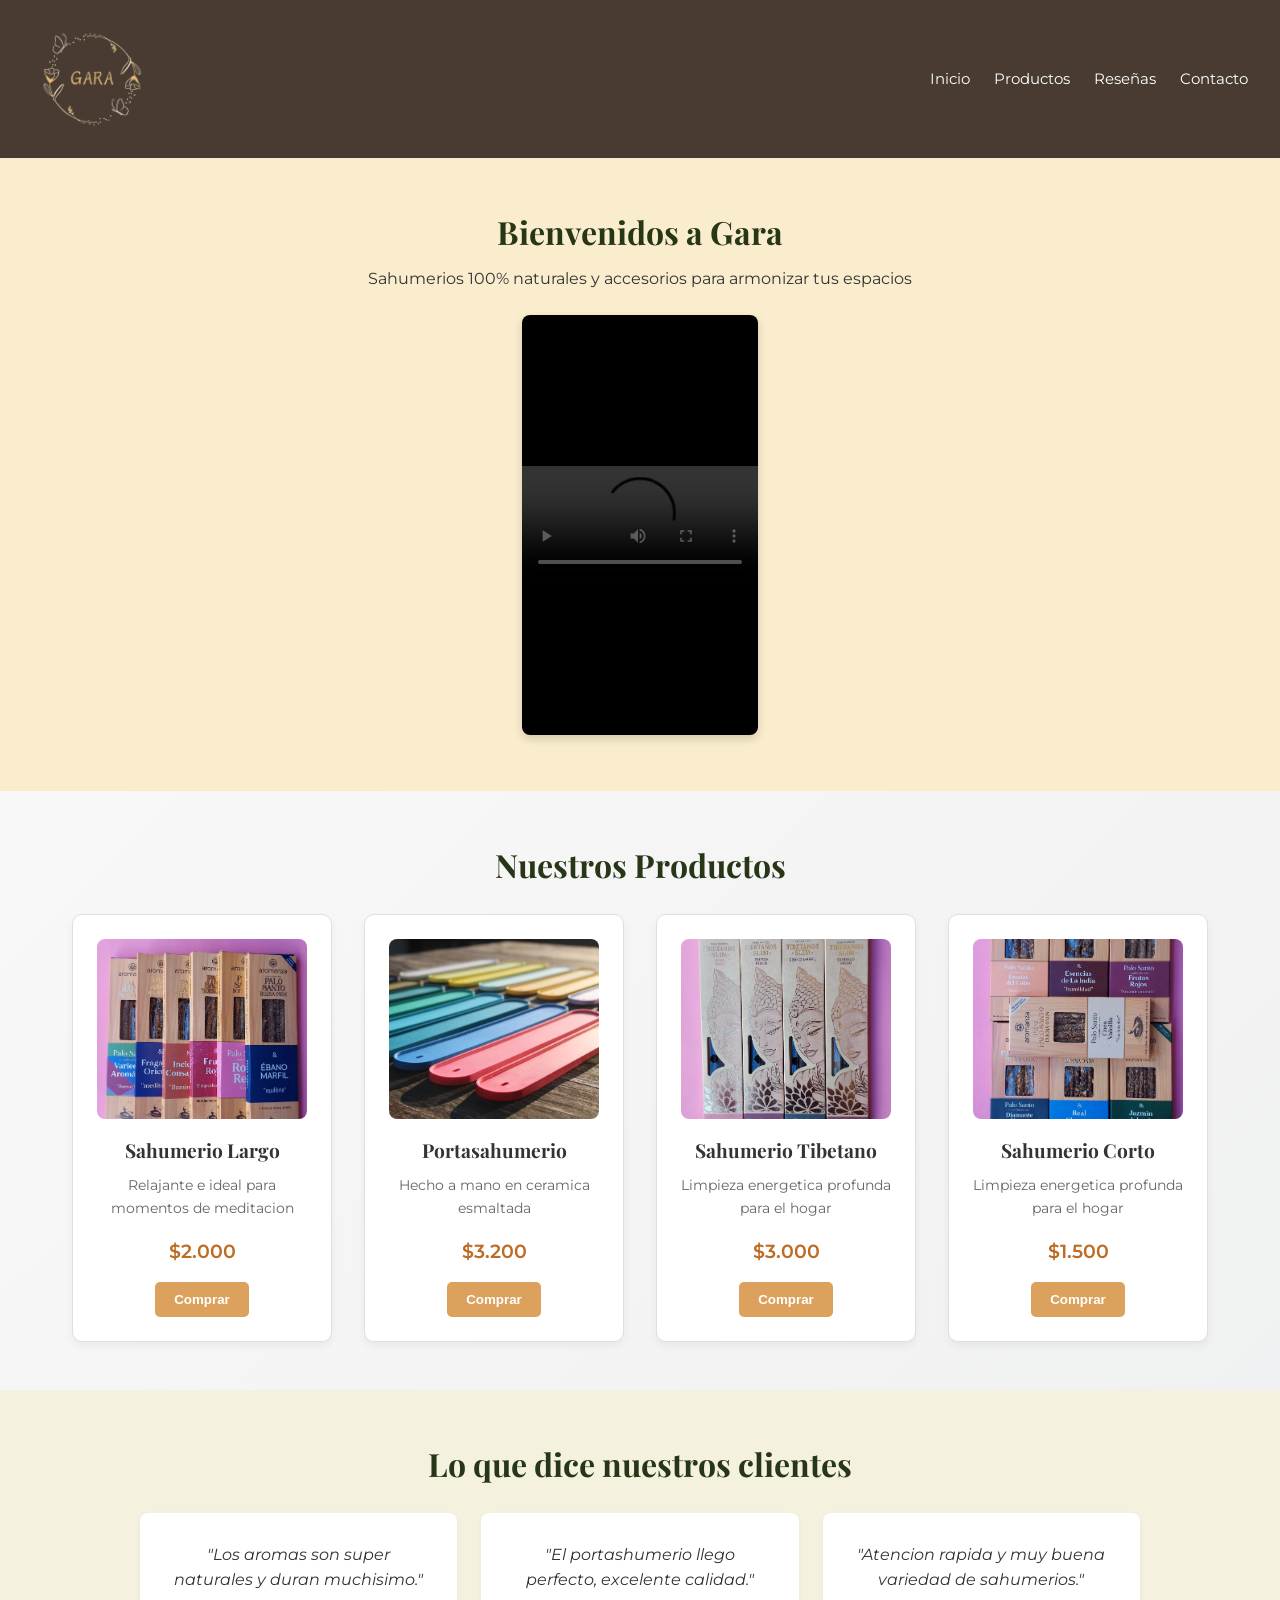
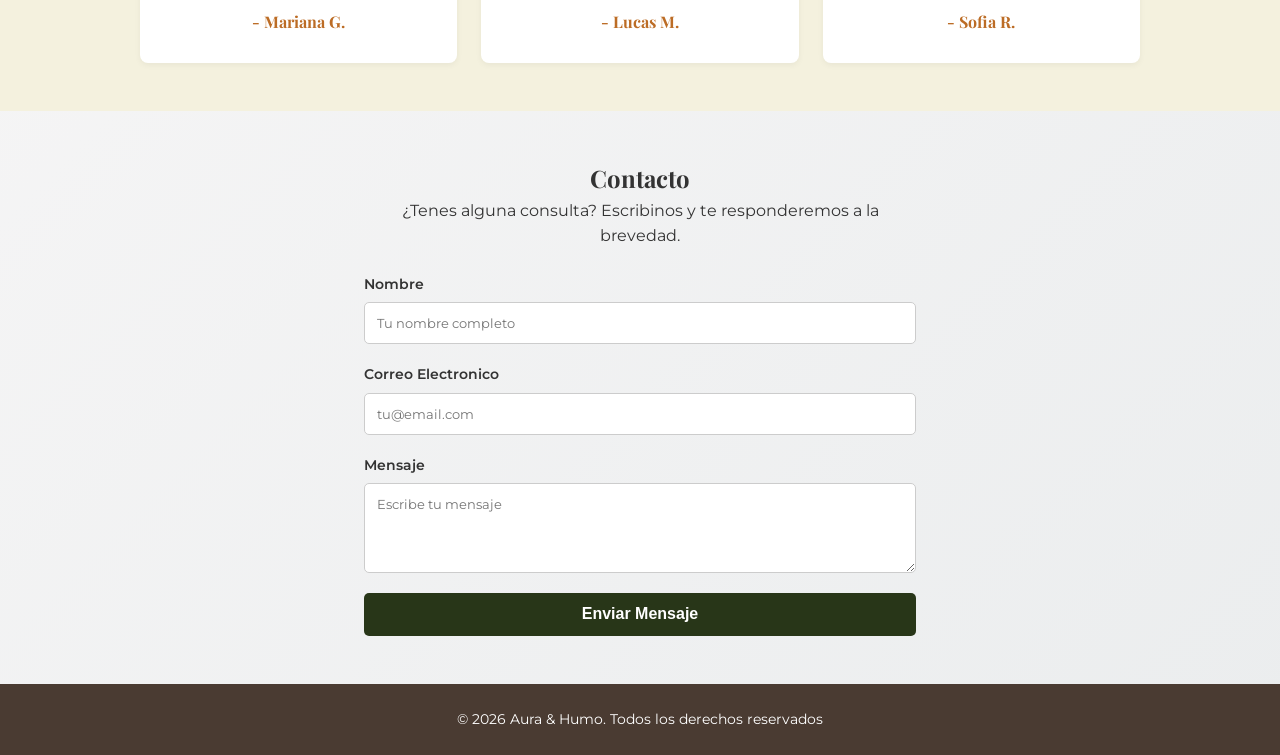
==== index.html @ 1906d720 "feat: pre-entrega completa HTML y CSS para Gara Sahumerios" ====
<!DOCTYPE html>
<html lang="es">
<head>
    <meta charset="UTF-8">
    <meta name="viewport" content="width=device-width, initial-scale=1.0">
    <title>Gara - Sahumerios Artesanales</title>
    <link rel="preconnect" href="https://fonts.googleapis.com">
    <link rel="preconnect" href="https://fonts.gstatic.com" crossorigin>
    <link href="https://fonts.googleapis.com/css2?family=Montserrat:ital,wght@0,100..900;1,100..900&family=Playfair+Display:ital,wght@0,400..900;1,400..900&display=swap" rel="stylesheet">
    <link rel="stylesheet" href="style.css">
</head>
<body>
    <header>
        <img src="/Multimedia/Logo Gara.png" alt="Logo Gara" width="120px" height="120px">
        
        <nav>
            <ul>
                <li><a href="#inicio">Inicio</a></li>
                <li><a href="#productos">Productos</a></li>
                <li><a href="#resenas">Reseñas</a></li>
                <li><a href="#contacto">Contacto</a></li>
            </ul>
        </nav>
    </header>

    <main>
        <section id="inicio">
            <h2>Bienvenidos a Gara</h2>
            <p>Sahumerios 100% naturales y accesorios para armonizar tus espacios</p>

            <div class="video-container">
                <iframe width="236" height="420" src="/Multimedia/PortaSahumerio_VideoManito.mp4" title="Video explicativo" frameborder="0" allowfullscreen></iframe>
            </div>
        </section>

        <section id="productos" class="productos-section">
            <h2>Nuestros Productos</h2>
            <div class="productos-container">

                <article class="card">
                    <img src="/Multimedia/Sahumerio_Largo.jpg" alt="Sahumerio Largo">
                    <h3>Sahumerio Largo</h3>
                    <p>Relajante e ideal para momentos de meditacion</p>
                    <span class="precio">$2.000</span>
                    <button class="btn">Comprar</button>
                </article>

                <article class="card">
                    <img src="/Multimedia/PortaSahumerio_Sol.JPG" alt="Portasahumerio">
                    <h3>Portasahumerio</h3>
                    <p>Hecho a mano en ceramica esmaltada</p>
                    <span class="precio">$3.200</span>
                    <button class="btn">Comprar</button>
                </article>

                <article class="card">
                    <img src="/Multimedia/Sahumerio_Tibet.jpg" alt="Sahumerio Tibetano">
                    <h3>Sahumerio Tibetano</h3>
                    <p>Limpieza energetica profunda para el hogar</p>
                    <span class="precio">$3.000</span>
                    <button class="btn">Comprar</button>
                </article>

                <article class="card">
                    <img src="/Multimedia/Sahumerio_Corto.jpg" alt="Sahumerio Corto">
                    <h3>Sahumerio Corto</h3>
                    <p>Limpieza energetica profunda para el hogar</p>
                    <span class="precio">$1.500</span>
                    <button class="btn">Comprar</button>
                </article>

            </div>
        </section>
        
        <section id="resenas" class="resenas-section">
            <h2>Lo que dice nuestros clientes</h2>
            <div class="resenas-grid">

                <article class="resena-card">
                    <p>"Los aromas son super naturales y duran muchisimo."</p>
                    <h4>- Mariana G.</h4>
                </article>

                <article class="resena-card">
                    <p>"El portashumerio llego perfecto, excelente calidad."</p>
                    <h4>- Lucas M.</h4>
                </article>

                <article class="resena-card">
                    <p>"Atencion rapida y muy buena variedad de sahumerios."</p>
                    <h4>- Sofia R.</h4>
                </article>
            </div>
        </section>

        <section id="contacto" class="contacto-section">
            <h2>Contacto</h2>
            <p>¿Tenes alguna consulta? Escribinos y te responderemos a la brevedad.</p>
            <form action="https://formspree.io/f/xnparwqz" method="POST" class="contacto-form">

                <div class="form-group">
                    <label for="nombre">Nombre</label>
                    <input type="text" id="nombre" name="nombre" required placeholder="Tu nombre completo">
                </div>

                <div class="form-group">
                    <label for="email">Correo Electronico</label>
                    <input type="email" id="email" name="email" required placeholder="tu@email.com">
                </div>

                <div class="form-group">
                    <label for="mensaje">Mensaje</label>
                    <textarea id="mensaje" name="mensaje" rows="4" required placeholder="Escribe tu mensaje"></textarea>
                </div>

                <button type="submit" class="btn-submit">Enviar Mensaje</button>
            </form>
        </section>
    </main>

    <footer>
        <p>&copy; 2026 Aura & Humo. Todos los derechos reservados</p>
    </footer>
    
</body>
</html>
---- style.css ----
/* ==========================================
   1. RESET BÁSICO Y VARIABLES DE ESTILO
   ========================================== */
* {
    margin: 0;
    padding: 0;
    box-sizing: border-box;
}

body {
    /* Google Fonts: Montserrat para el texto general */
    font-family: 'Montserrat', sans-serif;
    color: #333333;
    line-height: 1.6;
    
    /* Propiedad de background con degradado suave (Consigna 3) */
    background: linear-gradient(135deg, #fdfbfb 0%, #ebedee 100%);
}

h1, h2, h3, h4 {
    /* Google Fonts: Playfair Display para títulos */
    font-family: 'Playfair Display', serif;
}

/* ==========================================
   2. HEADER Y LISTA DE NAVEGACIÓN
   ========================================== */
header {
    background-color: #4a3b32;
    color: #ffffff;
    display: flex;
    justify-content: space-between;
    align-items: center;
    padding: 1.2rem 2rem;
}

.logo h1 {
    font-size: 1.8rem;
    color: #f4f1de;
}

/* Lista desordenada para navegación interna */
nav ul {
    display: flex;
    list-style: none;
    gap: 1.5rem;
}

nav a {
    color: #ffffff;
    text-decoration: none;
    font-weight: 400;
    font-size: 0.95rem;
    transition: color 0.3s ease;
}

nav a:hover {
    color: #dda15e;
}

/* ==========================================
   3. SECCIÓN HERO Y MULTIMEDIA 
   ========================================== */
#inicio {
    text-align: center;
    padding: 3rem 1rem;
    background-color: #faedcd;
}

#inicio h2 {
    font-size: 2rem;
    margin-bottom: 0.5rem;
    color: #283618;
}

.video-container {
    margin-top: 1.5rem;
}

.video-container iframe {
    max-width: 100%;
    border-radius: 8px;
    box-shadow: 0 4px 10px rgba(0, 0, 0, 0.15);
}

/* ==========================================
   4. SECCIÓN PRODUCTOS CON FLEXBOX
   ========================================== */
.productos-section {
    padding: 3rem 1.5rem;
    text-align: center;
}

.productos-section h2 {
    font-size: 2rem;
    margin-bottom: 1.5rem;
    color: #283618;
}

/* Contenedor Flexbox para organizar las tarjetas de productos */
.productos-container {
    display: flex;
    flex-wrap: wrap;
    justify-content: center;
    gap: 2rem;
}

.card {
    background-color: #ffffff;
    border: 1px solid #e0e0e0;
    border-radius: 10px;
    width: 260px;
    padding: 1.5rem;
    box-shadow: 0 4px 8px rgba(0, 0, 0, 0.05);
    display: flex;
    flex-direction: column;
    align-items: center;
    transition: transform 0.3s ease;
}

.card:hover {
    transform: translateY(-5px);
}

.card img {
    width: 100%;
    height: 180px;
    object-fit: cover;
    border-radius: 8px;
    margin-bottom: 1rem;
}

.card h3 {
    font-size: 1.2rem;
    margin-bottom: 0.5rem;
}

.card p {
    font-size: 0.9rem;
    color: #666;
    margin-bottom: 1rem;
}

.precio {
    font-weight: 600;
    font-size: 1.2rem;
    color: #bc6c25;
    margin-bottom: 1rem;
}

.btn {
    background-color: #dda15e;
    color: #ffffff;
    border: none;
    padding: 0.6rem 1.2rem;
    border-radius: 5px;
    cursor: pointer;
    font-weight: 600;
    transition: background-color 0.3s ease;
}

.btn:hover {
    background-color: #bc6c25;
}

/* ==========================================
   5. SECCIÓN RESEÑAS CON CSS GRID
   ========================================== */
.resenas-section {
    background-color: #f4f1de;
    padding: 3rem 1.5rem;
    text-align: center;
}

.resenas-section h2 {
    font-size: 2rem;
    margin-bottom: 1.5rem;
    color: #283618;
}

/* Contenedor Grid responsivo */
.resenas-grid {
    display: grid;
    grid-template-columns: repeat(auto-fit, minmax(260px, 1fr));
    gap: 1.5rem;
    max-width: 1000px;
    margin: 0 auto;
}

.resena-card {
    background-color: #ffffff;
    padding: 1.8rem;
    border-radius: 8px;
    box-shadow: 0 2px 6px rgba(0, 0, 0, 0.05);
    font-style: italic;
}

.resena-card h4 {
    margin-top: 1rem;
    font-style: normal;
    color: #bc6c25;
}

/* ==========================================
   6. SECCIÓN CONTACTO
   ========================================== */
.contacto-section {
    padding: 3rem 1.5rem;
    max-width: 600px;
    margin: 0 auto;
    text-align: center;
}

.contacto-form {
    display: flex;
    flex-direction: column;
    gap: 1.2rem;
    margin-top: 1.5rem;
    text-align: left;
}

.form-group {
    display: flex;
    flex-direction: column;
    gap: 0.4rem;
}

.form-group label {
    font-weight: 600;
    font-size: 0.9rem;
}

.form-group input, 
.form-group textarea {
    padding: 0.75rem;
    border: 1px solid #ccc;
    border-radius: 5px;
    font-family: inherit;
}

.btn-submit {
    background-color: #283618;
    color: #ffffff;
    padding: 0.8rem;
    border: none;
    border-radius: 5px;
    cursor: pointer;
    font-size: 1rem;
    font-weight: 600;
    transition: background-color 0.3s ease;
}

.btn-submit:hover {
    background-color: #3a4f23;
}

/* ==========================================
   7. FOOTER
   ========================================== */
footer {
    background-color: #4a3b32;
    color: #ffffff;
    text-align: center;
    padding: 1.5rem;
    font-size: 0.9rem;
}

/* ==========================================
   8. MEDIA QUERIES PARA ADAPTABILIDAD MOBILE
   ========================================== */
@media (max-width: 768px) {
    header {
        flex-direction: column;
        gap: 1rem;
    }

    nav ul {
        flex-direction: column;
        align-items: center;
        gap: 0.8rem;
    }

    .productos-container {
        flex-direction: column;
        align-items: center;
    }

    .card {
        width: 100%;
        max-width: 320px;
    }
}
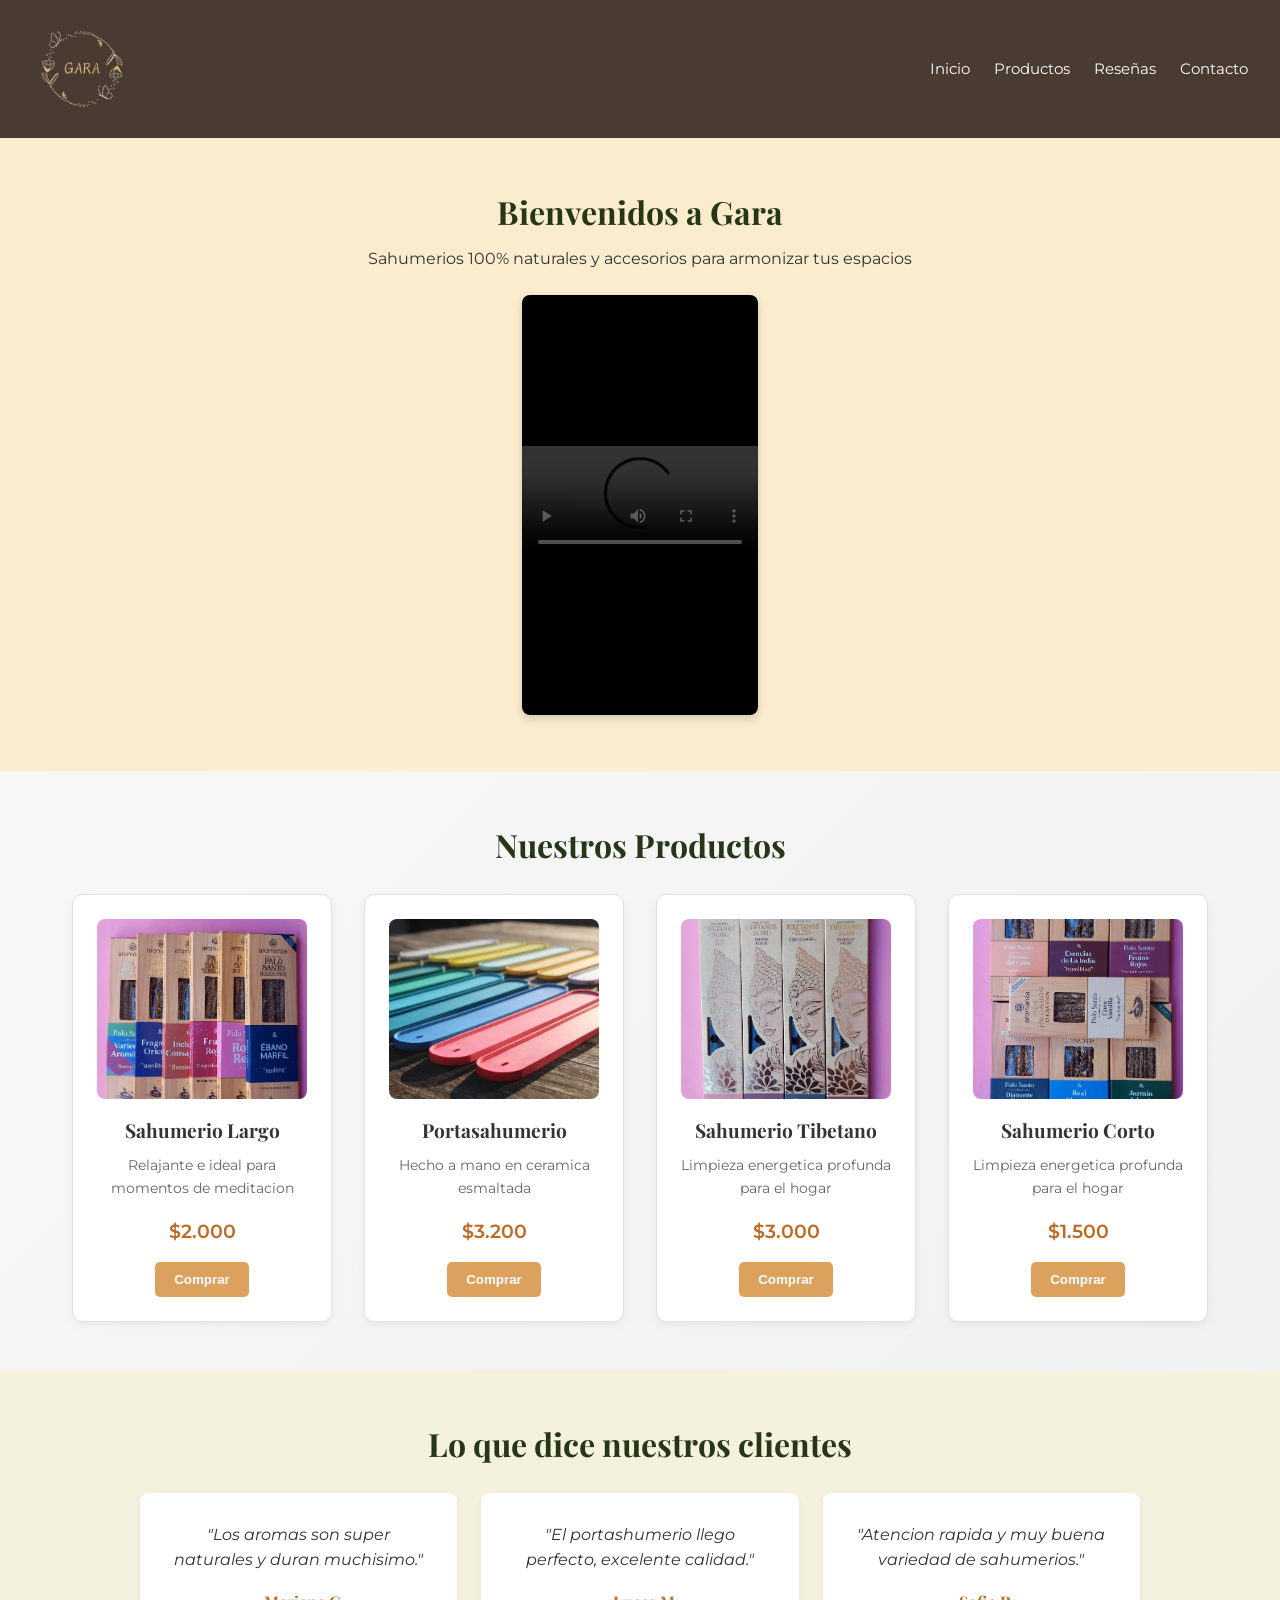
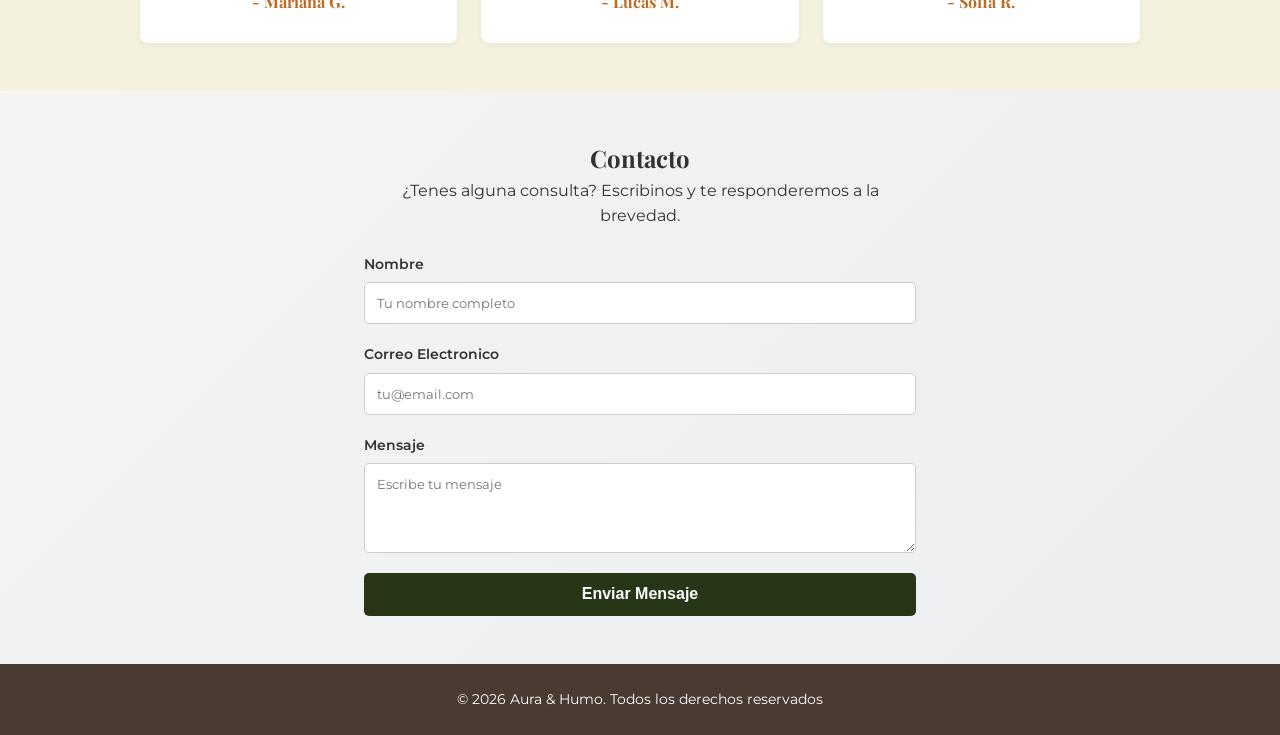
==== commit 08da9507: "Modificacion de tamaño del Logo" ====
--- a/index.html
+++ b/index.html
@@ -11,7 +11,7 @@
 </head>
 <body>
     <header>
-        <img src="/Multimedia/Logo Gara.png" alt="Logo Gara" width="120px" height="120px">
+        <img src="/Multimedia/Logo Gara.png" alt="Logo Gara" width="100px" height="100px">
         
         <nav>
             <ul>
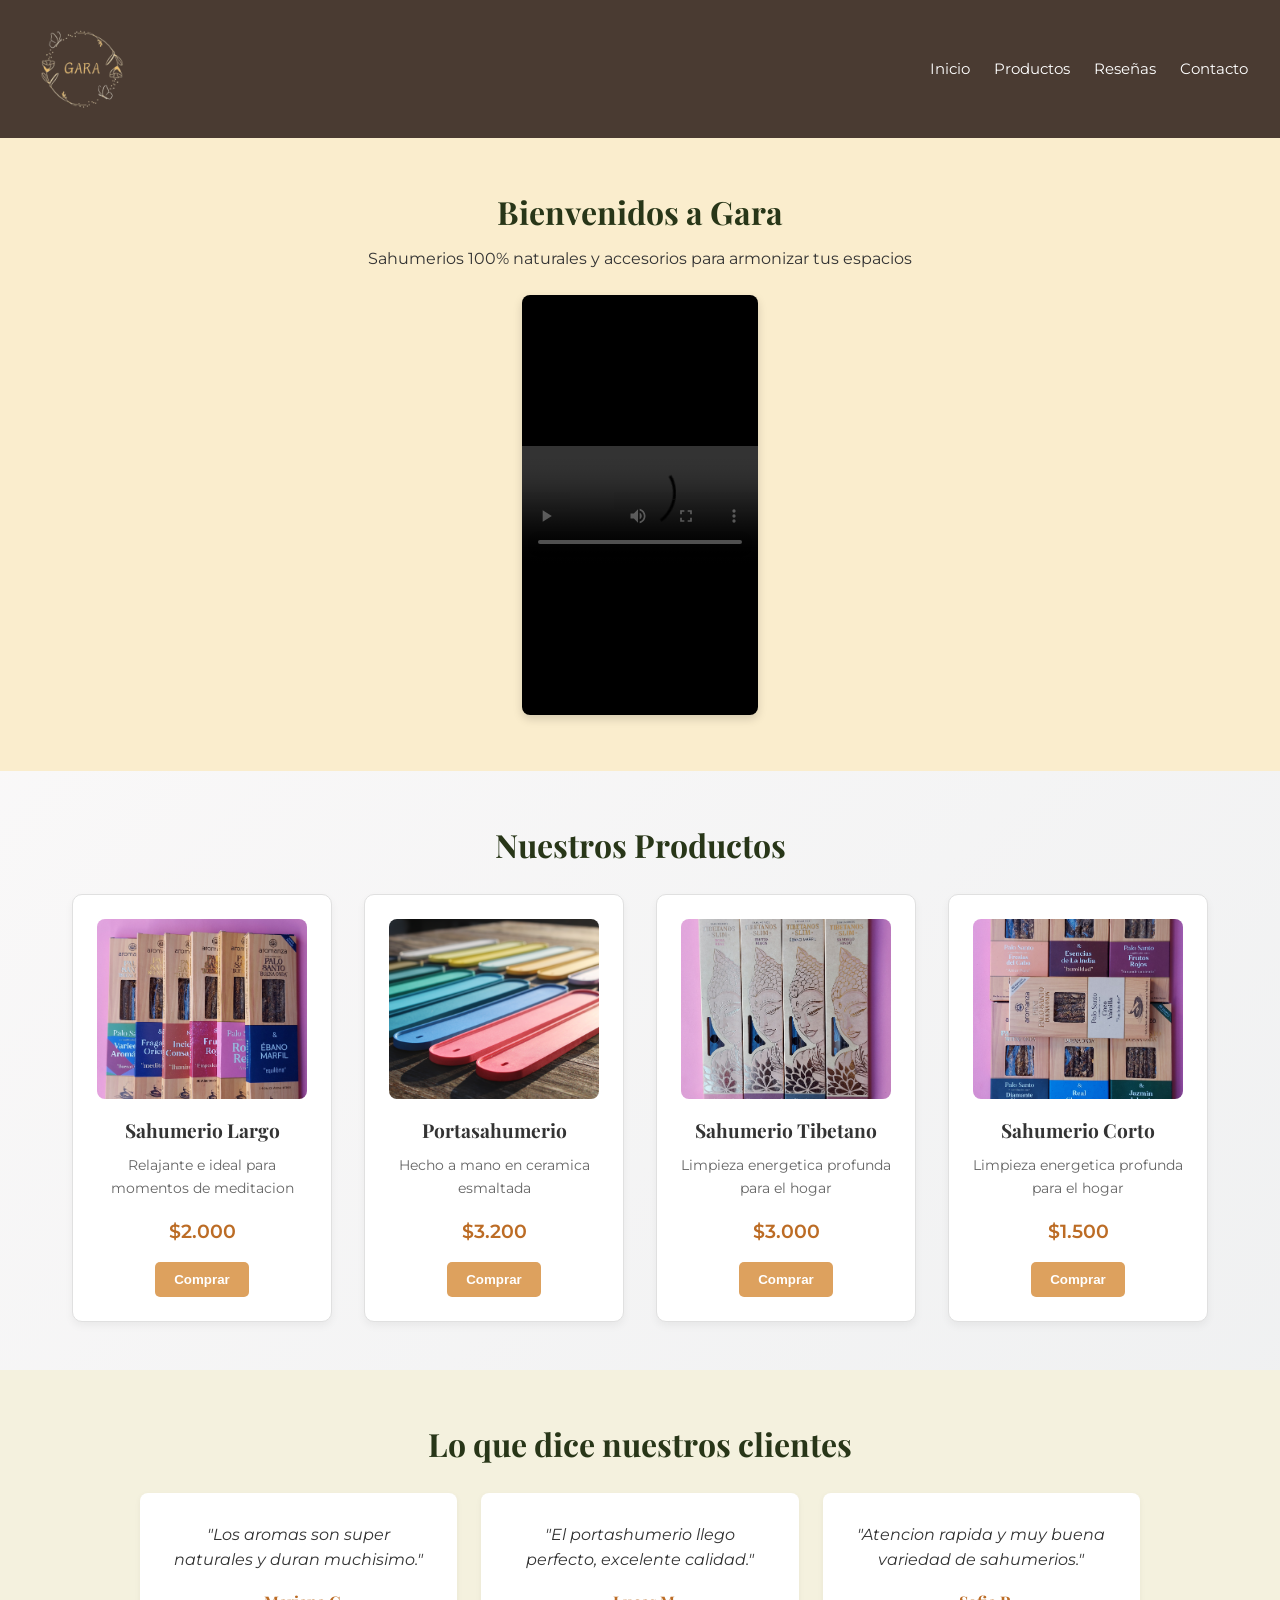
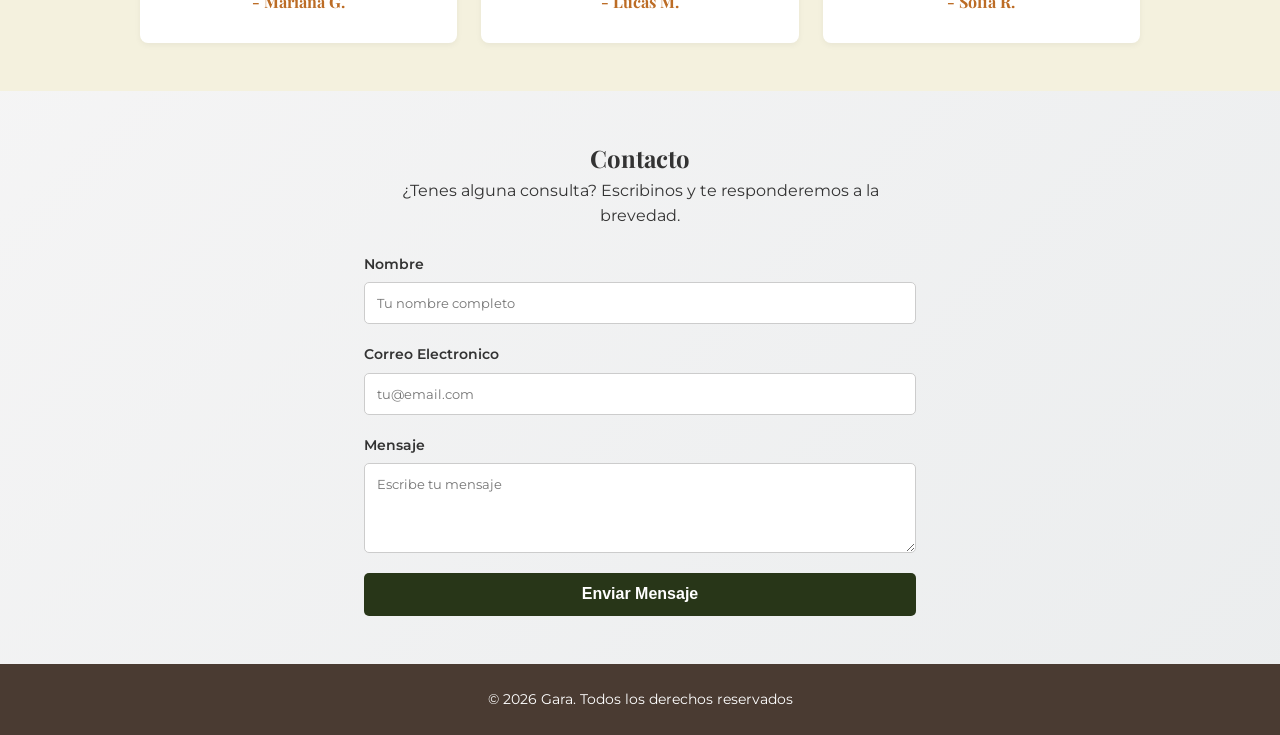
==== commit 4031744d: "Modificacion del nombre en el Footer" ====
--- a/index.html
+++ b/index.html
@@ -119,7 +119,7 @@
     </main>
 
     <footer>
-        <p>&copy; 2026 Aura & Humo. Todos los derechos reservados</p>
+        <p>&copy; 2026 Gara. Todos los derechos reservados</p>
     </footer>
     
 </body>
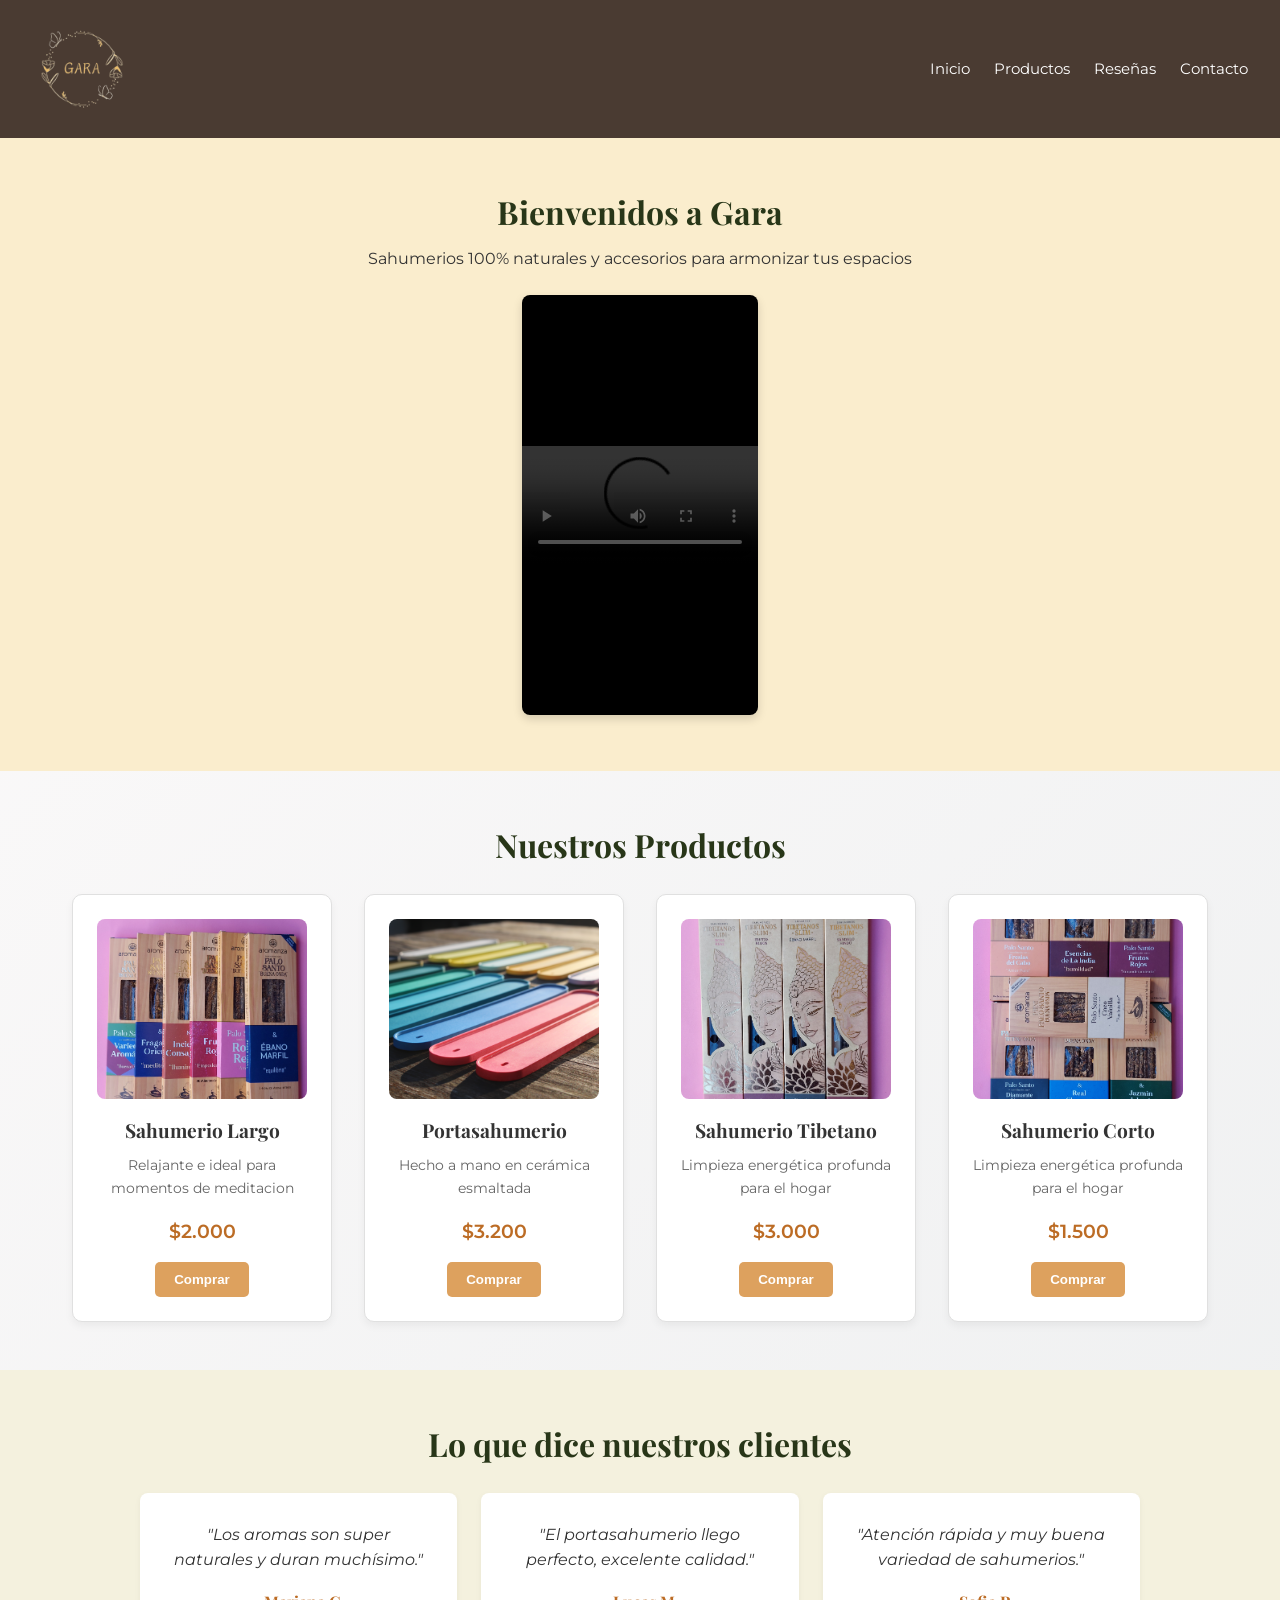
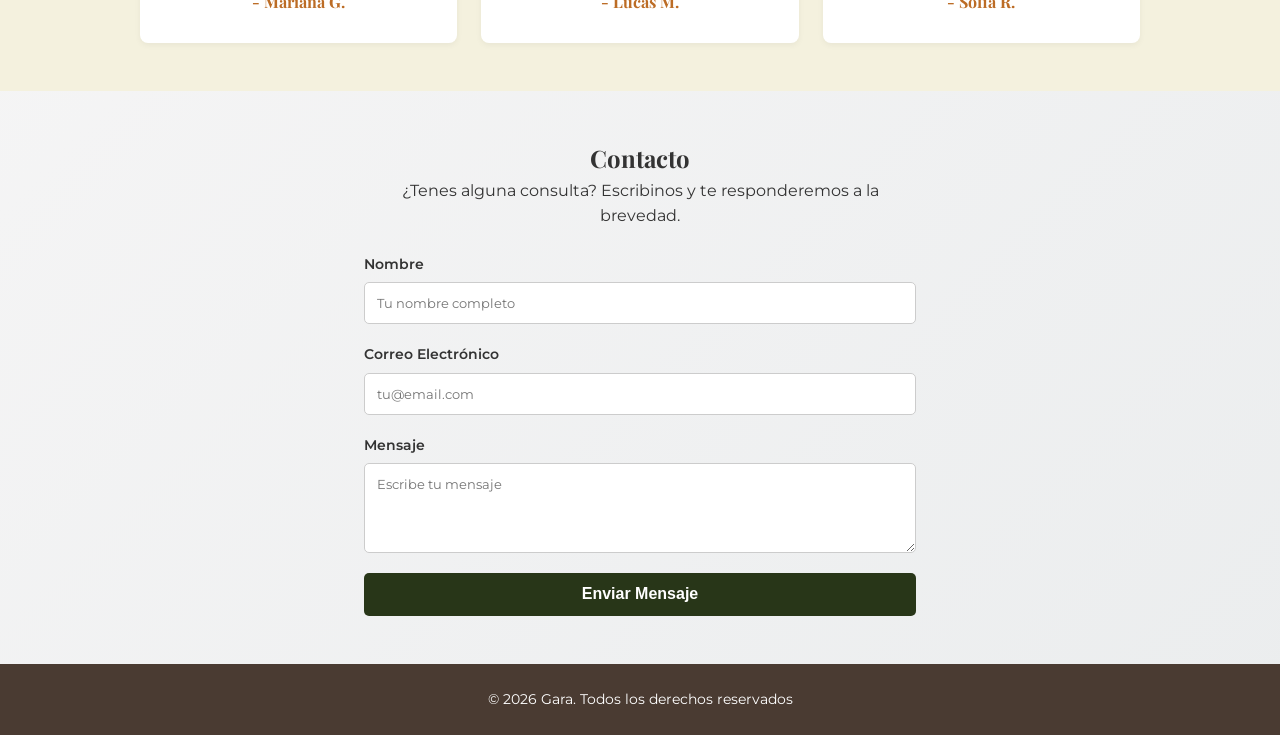
==== commit 28226fd5: "Carga de Extensiones en VSC por reseteo de pc" ====
--- a/index.html
+++ b/index.html
@@ -48,7 +48,7 @@
                 <article class="card">
                     <img src="/Multimedia/PortaSahumerio_Sol.JPG" alt="Portasahumerio">
                     <h3>Portasahumerio</h3>
-                    <p>Hecho a mano en ceramica esmaltada</p>
+                    <p>Hecho a mano en cerámica esmaltada</p>
                     <span class="precio">$3.200</span>
                     <button class="btn">Comprar</button>
                 </article>
@@ -56,7 +56,7 @@
                 <article class="card">
                     <img src="/Multimedia/Sahumerio_Tibet.jpg" alt="Sahumerio Tibetano">
                     <h3>Sahumerio Tibetano</h3>
-                    <p>Limpieza energetica profunda para el hogar</p>
+                    <p>Limpieza energética profunda para el hogar</p>
                     <span class="precio">$3.000</span>
                     <button class="btn">Comprar</button>
                 </article>
@@ -64,7 +64,7 @@
                 <article class="card">
                     <img src="/Multimedia/Sahumerio_Corto.jpg" alt="Sahumerio Corto">
                     <h3>Sahumerio Corto</h3>
-                    <p>Limpieza energetica profunda para el hogar</p>
+                    <p>Limpieza energética profunda para el hogar</p>
                     <span class="precio">$1.500</span>
                     <button class="btn">Comprar</button>
                 </article>
@@ -77,17 +77,17 @@
             <div class="resenas-grid">
 
                 <article class="resena-card">
-                    <p>"Los aromas son super naturales y duran muchisimo."</p>
+                    <p>"Los aromas son super naturales y duran muchísimo."</p>
                     <h4>- Mariana G.</h4>
                 </article>
 
                 <article class="resena-card">
-                    <p>"El portashumerio llego perfecto, excelente calidad."</p>
+                    <p>"El portasahumerio llego perfecto, excelente calidad."</p>
                     <h4>- Lucas M.</h4>
                 </article>
 
                 <article class="resena-card">
-                    <p>"Atencion rapida y muy buena variedad de sahumerios."</p>
+                    <p>"Atención rápida y muy buena variedad de sahumerios."</p>
                     <h4>- Sofia R.</h4>
                 </article>
             </div>
@@ -104,7 +104,7 @@
                 </div>
 
                 <div class="form-group">
-                    <label for="email">Correo Electronico</label>
+                    <label for="email">Correo Electrónico</label>
                     <input type="email" id="email" name="email" required placeholder="tu@email.com">
                 </div>
 
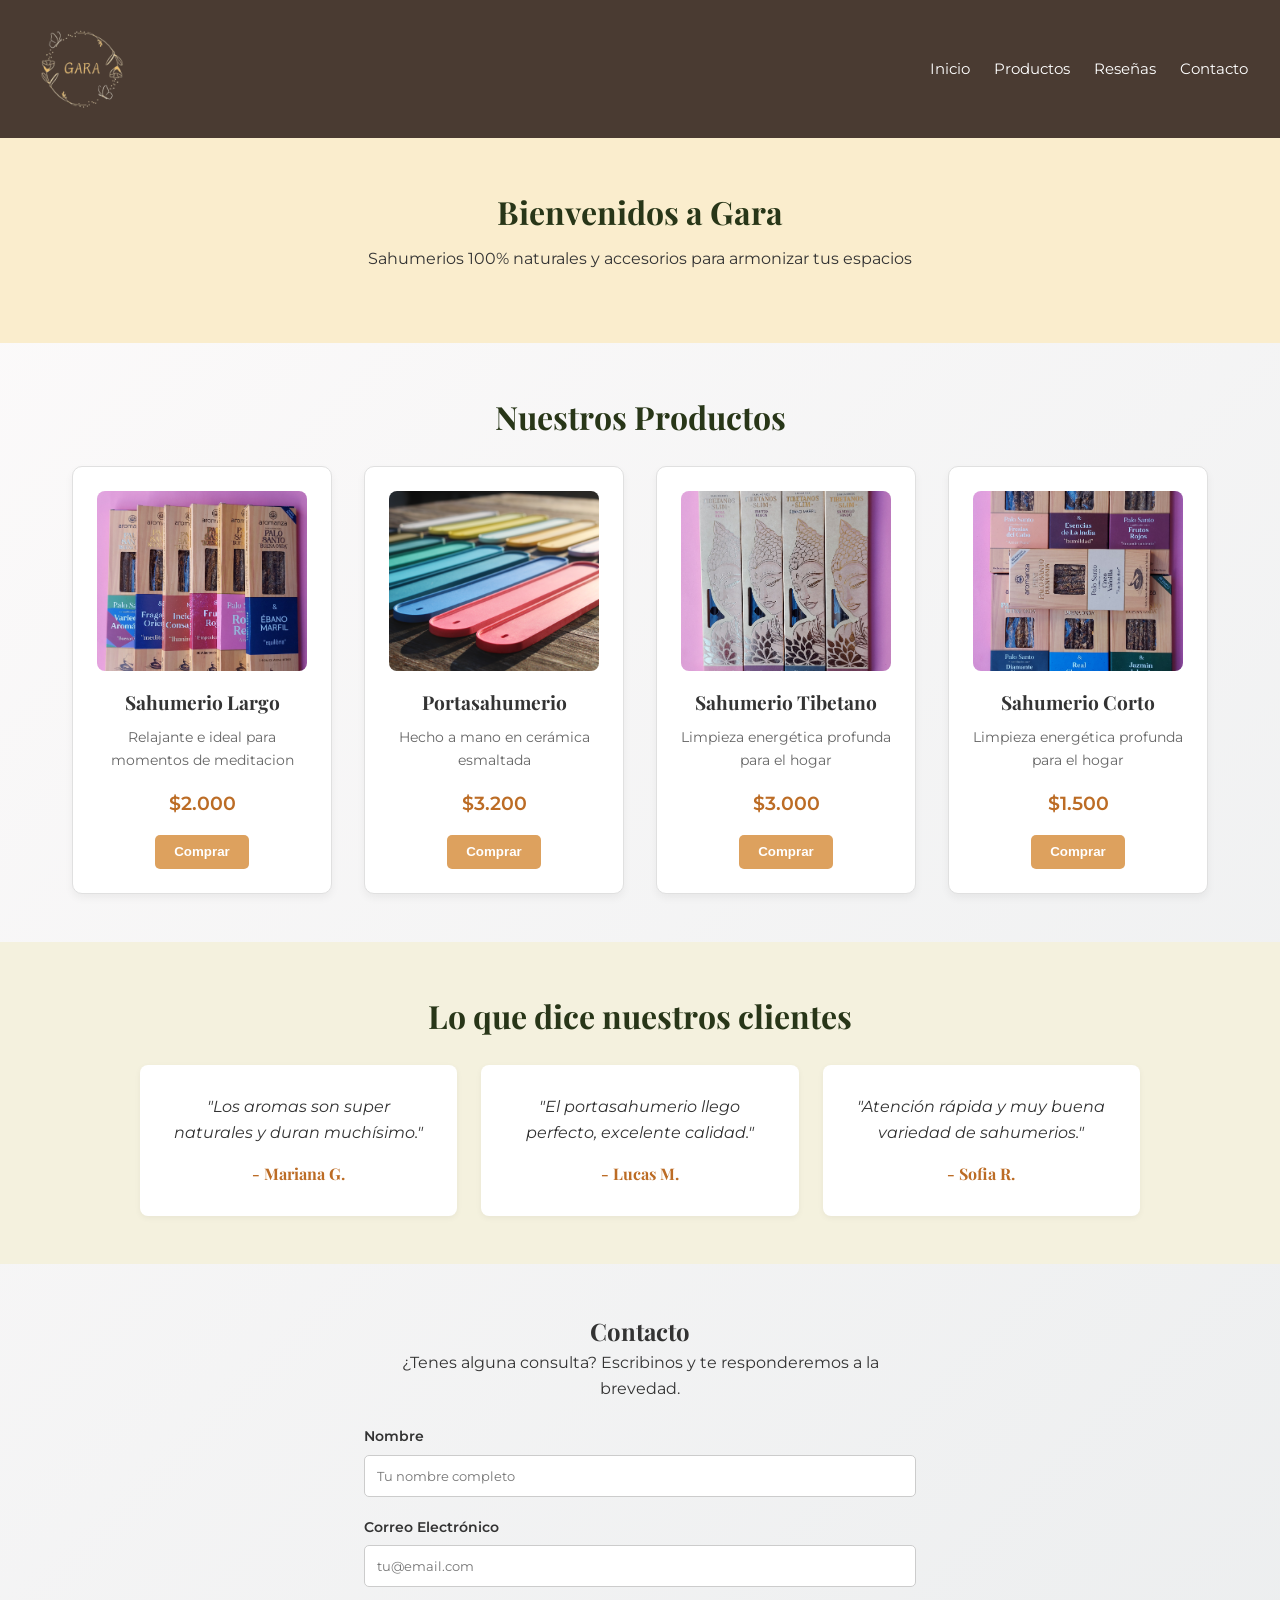
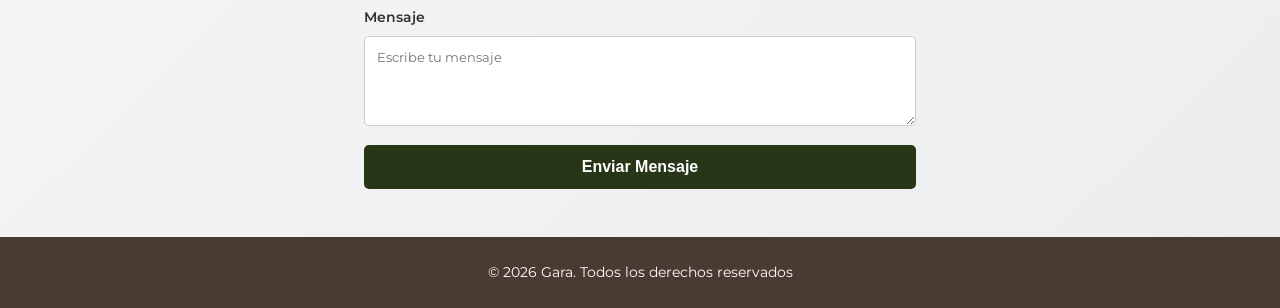
==== commit 8ff4e5b7: "Creación de pestaña Productos" ====
--- a/index.html
+++ b/index.html
@@ -16,7 +16,7 @@
         <nav>
             <ul>
                 <li><a href="#inicio">Inicio</a></li>
-                <li><a href="#productos">Productos</a></li>
+                <li><a href="/productos.html" target="_blank" rel="noopener noreferrer">Productos</a></li>
                 <li><a href="#resenas">Reseñas</a></li>
                 <li><a href="#contacto">Contacto</a></li>
             </ul>
@@ -29,7 +29,7 @@
             <p>Sahumerios 100% naturales y accesorios para armonizar tus espacios</p>
 
             <div class="video-container">
-                <iframe width="236" height="420" src="/Multimedia/PortaSahumerio_VideoManito.mp4" title="Video explicativo" frameborder="0" allowfullscreen></iframe>
+                <!-- <iframe width="236" height="420" src="/Multimedia/PortaSahumerio_VideoManito.mp4" title="Video explicativo" frameborder="0" allowfullscreen></iframe> -->
             </div>
         </section>
 
